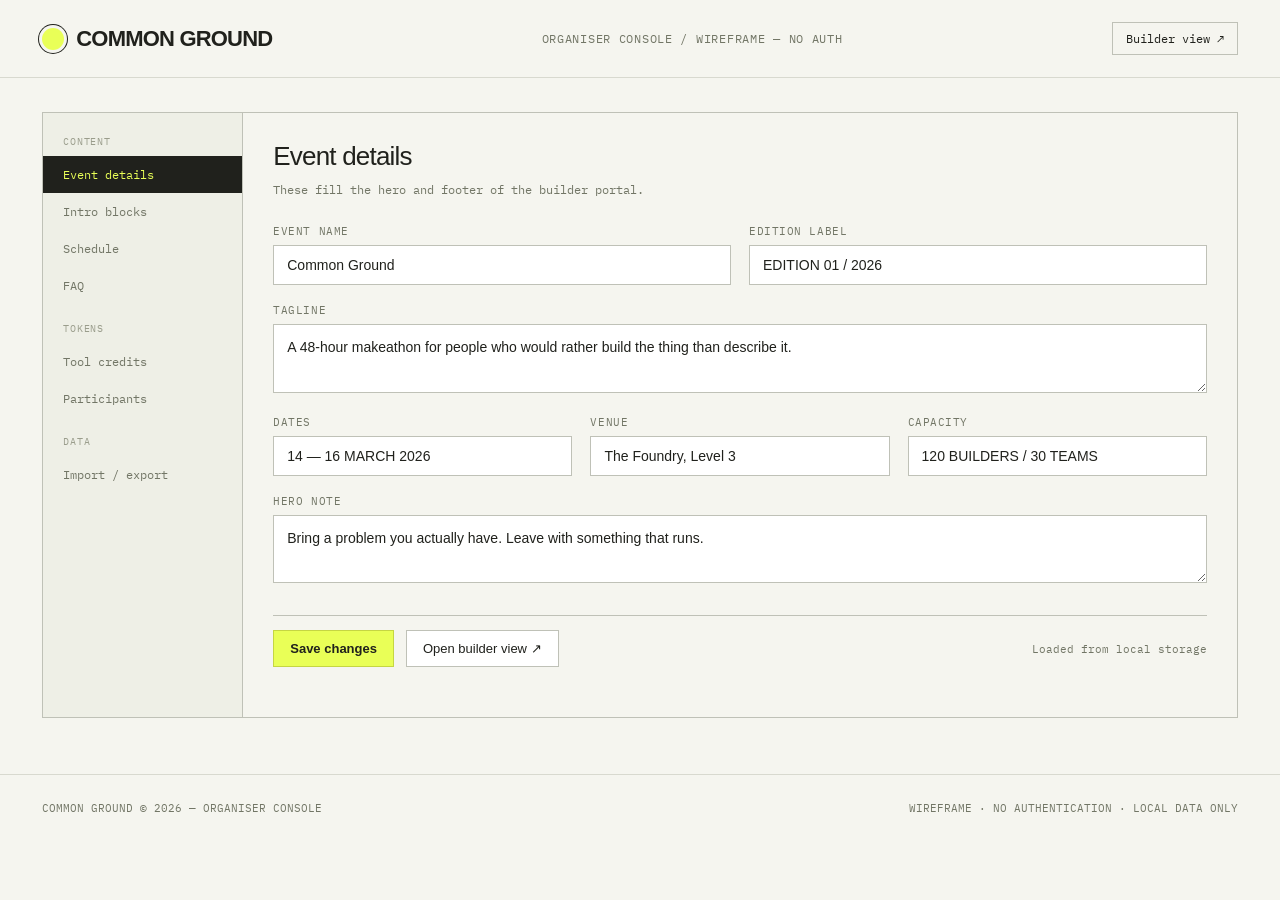
==== admin.html @ 04ef0b45 "update files" ====
<!doctype html>
<html lang="en">
<head>
<meta charset="UTF-8">
<meta name="viewport" content="width=device-width, initial-scale=1.0">
<meta name="theme-color" content="#10120e">
<title>Common Ground — Organiser Console</title>
<meta name="robots" content="noindex">
<link rel="icon" href="./assets/favicon.svg">
<link rel="preconnect" href="https://fonts.googleapis.com">
<link rel="preconnect" href="https://fonts.gstatic.com" crossorigin>
<link rel="stylesheet" href="https://fonts.googleapis.com/css2?family=Google+Sans:ital,wght@0,400;0,500;0,700;1,400&family=IBM+Plex+Mono:wght@400;500;600&display=swap">
<link rel="stylesheet" href="./assets/portal.css">
</head>
<body>

<header class="topbar">
  <a class="brand" href="./admin.html"><span class="brand-mark" style="background:#e9ff57"></span>COMMON GROUND</a>
  <span class="top-caption">ORGANISER CONSOLE / WIREFRAME — NO AUTH</span>
  <a class="top-link" href="./index.html">Builder view <span>↗</span></a>
</header>

<main>
  <div class="admin-layout">

    <nav class="admin-nav" aria-label="Console sections">
      <div class="nav-label">CONTENT</div>
      <button data-panel="event" class="active">Event details</button>
      <button data-panel="intro">Intro blocks</button>
      <button data-panel="schedule">Schedule</button>
      <button data-panel="faq">FAQ</button>
      <div class="nav-label">TOKENS</div>
      <button data-panel="perks">Tool credits</button>
      <button data-panel="people">Participants</button>
      <div class="nav-label">DATA</div>
      <button data-panel="data">Import / export</button>
    </nav>

    <div class="admin-panel">

      <!-- EVENT -->
      <section class="panel active" id="panel-event">
        <h2>Event details</h2>
        <p class="helper">These fill the hero and footer of the builder portal.</p>
        <div class="field-row">
          <label class="field"><span>EVENT NAME</span><input id="f-name"></label>
          <label class="field"><span>EDITION LABEL</span><input id="f-edition"></label>
        </div>
        <label class="field"><span>TAGLINE</span><textarea id="f-tagline" style="min-height:64px"></textarea></label>
        <div class="field-row">
          <label class="field"><span>DATES</span><input id="f-dates"></label>
          <label class="field"><span>VENUE</span><input id="f-venue"></label>
          <label class="field"><span>CAPACITY</span><input id="f-capacity"></label>
        </div>
        <label class="field"><span>HERO NOTE</span><textarea id="f-heroNote" style="min-height:64px"></textarea></label>
      </section>

      <!-- INTRO -->
      <section class="panel" id="panel-intro">
        <h2>Intro blocks</h2>
        <p class="helper">The "short version" cards. Explain the event, the token and the expectations.</p>
        <div class="toolbar"><button class="btn" id="add-intro">+ Add block</button></div>
        <div class="card-stack" id="intro-list"></div>
      </section>

      <!-- SCHEDULE -->
      <section class="panel" id="panel-schedule">
        <h2>Schedule</h2>
        <p class="helper">Rows render in the order listed here.</p>
        <div class="toolbar"><button class="btn" id="add-sched">+ Add row</button></div>
        <div class="card-stack" id="sched-list"></div>
      </section>

      <!-- FAQ -->
      <section class="panel" id="panel-faq">
        <h2>FAQ</h2>
        <p class="helper">Answer the questions the front desk gets twenty times a weekend.</p>
        <div class="toolbar"><button class="btn" id="add-faq">+ Add question</button></div>
        <div class="card-stack" id="faq-list"></div>
      </section>

      <!-- PERKS -->
      <section class="panel" id="panel-perks">
        <h2>Tool credits</h2>
        <p class="helper">Each credit becomes a card on a confirmed builder's token page. The <b>id</b> links a credit to
          the per-person codes in Participants — change it and existing codes will not match.</p>
        <div class="toolbar"><button class="btn" id="add-perk">+ Add credit</button></div>
        <div class="card-stack" id="perk-list"></div>
      </section>

      <!-- PEOPLE -->
      <section class="panel" id="panel-people">
        <h2>Participants</h2>
        <p class="helper">The roster the builder portal matches an email against.</p>
        <div class="toolbar">
          <input type="search" id="people-search" placeholder="Search name, email or team…" aria-label="Search participants">
          <select id="people-filter" class="btn" style="padding:10px 12px" aria-label="Filter by status">
            <option value="">All statuses</option>
            <option value="confirmed">Confirmed</option>
            <option value="waitlist">Waitlist</option>
            <option value="cancelled">Cancelled</option>
          </select>
          <button class="btn btn-primary" id="add-person">+ Add participant</button>
        </div>
        <div class="table-wrap">
          <table>
            <thead><tr>
              <th>NAME</th><th>EMAIL</th><th>TEAM</th><th>TICKET</th><th>STATUS</th>
              <th class="mono">TOKEN</th><th>CODES</th><th></th>
            </tr></thead>
            <tbody id="people-body"></tbody>
          </table>
        </div>
        <p class="helper" id="people-count">—</p>
      </section>

      <!-- DATA -->
      <section class="panel" id="panel-data">
        <h2>Import / export</h2>
        <p class="helper">This wireframe stores everything in your browser's localStorage. Export the JSON to hand the
          shape to whoever wires up the real backend — the keys map straight onto a participants table and an event record.</p>
        <div class="toolbar">
          <button class="btn btn-dark" id="export-json">Download JSON</button>
          <button class="btn" id="copy-json">Copy JSON</button>
          <button class="btn" id="import-json">Import JSON…</button>
          <button class="btn btn-danger" id="reset-data">Reset to sample data</button>
        </div>
        <label class="field"><span>CURRENT STATE</span>
          <textarea id="json-view" class="code-input" style="min-height:340px" spellcheck="false"></textarea>
        </label>
        <p class="wire-note">Editing this box and pressing Save writes it back, if it parses as valid JSON.</p>
      </section>

      <div class="save-bar">
        <button class="btn btn-primary" id="save">Save changes</button>
        <button class="btn" id="preview">Open builder view ↗</button>
        <span class="save-state" id="save-state">Loaded from local storage</span>
      </div>

    </div>
  </div>
</main>

<footer>
  <span>COMMON GROUND © 2026 — ORGANISER CONSOLE</span>
  <span>WIREFRAME · NO AUTHENTICATION · LOCAL DATA ONLY</span>
</footer>

<!-- Participant editor -->
<dialog id="person-dialog">
  <form method="dialog">
    <div class="dialog-head">
      <h3 id="person-dialog-title">Edit participant</h3>
      <button class="close-x" value="cancel" aria-label="Close">×</button>
    </div>
    <div class="dialog-body">
      <div class="field-row">
        <label class="field"><span>FULL NAME</span><input id="d-name"></label>
        <label class="field"><span>EMAIL (LOOKUP KEY)</span><input id="d-email" type="email" autocomplete="off"></label>
      </div>
      <div class="field-row">
        <label class="field"><span>TEAM</span><input id="d-team"></label>
        <label class="field"><span>TICKET</span>
          <select id="d-ticket"><option>BUILDER</option><option>MENTOR</option><option>ORGANISER</option><option>VOLUNTEER</option></select>
        </label>
        <label class="field"><span>STATUS</span>
          <select id="d-status"><option value="confirmed">confirmed</option><option value="waitlist">waitlist</option><option value="cancelled">cancelled</option></select>
        </label>
      </div>
      <label class="field"><span>COMMON GROUND TOKEN</span>
        <input id="d-token" class="code-input" placeholder="CG-XXXX-XXXX">
      </label>
      <button type="button" class="btn btn-sm" id="d-gen-token" style="margin-bottom:22px">Generate token + codes</button>
      <div id="d-codes"></div>
    </div>
    <div class="dialog-foot">
      <button class="btn" value="cancel">Cancel</button>
      <button class="btn btn-primary" value="save" id="d-save">Save participant</button>
    </div>
  </form>
</dialog>

<div id="toast" class="toast" role="status"></div>

<script src="./assets/data.js"></script>
<script src="./assets/admin.js"></script>
</body>
</html>
---- assets/portal.css ----
/* Fonts load via <link> in each page head — see index.html / admin.html. */

:root{
  --paper:#f5f5ef; --ink:#20211c; --deep:#10120e;
  --line:#d8d9cf; --line-hard:#bfc1b7;
  --acid:#e9ff57; --hot:#fa1f93; --muted:#727666;
  --mono:'IBM Plex Mono',monospace; --display:'Google Sans',sans-serif;
  font-family:'Google Sans',sans-serif; color:var(--ink); background:var(--paper);
  font-synthesis:none;
}
*{box-sizing:border-box}
body{margin:0}
button,input,textarea,select,a{-webkit-tap-highlight-color:transparent}
button{font:inherit;cursor:pointer;color:inherit;border:0;background:none}
a{color:inherit;text-decoration:none}
button:focus-visible,a:focus-visible,input:focus-visible,textarea:focus-visible,select:focus-visible{outline:2px solid #727b19;outline-offset:3px}
h1,h2,h3{font-family:var(--display);font-weight:500;margin:0}
.mono{font-family:var(--mono)}

/* ---------- chrome ---------- */
.topbar{height:78px;border-bottom:1px solid var(--line);display:flex;align-items:center;justify-content:space-between;padding:0 3.3%;gap:16px}
.brand{display:flex;align-items:center;gap:12px;font-family:var(--display);font-size:22px;font-weight:700;letter-spacing:-.8px;white-space:nowrap}
.brand-mark{width:22px;height:22px;border-radius:50%;background:var(--hot);flex-shrink:0;box-shadow:0 0 0 3px var(--paper),0 0 0 4px var(--ink)}
.top-caption{font-family:var(--mono);font-size:12px;letter-spacing:.06em;color:var(--muted)}
.top-link{font-family:var(--mono);font-size:12px;border:1px solid var(--line-hard);padding:8px 13px;white-space:nowrap}
.top-link:hover{background:#ededE5}
main{padding:0 3.3%;max-width:1680px;margin:0 auto}
footer{display:flex;align-items:center;justify-content:space-between;gap:14px;flex-wrap:wrap;
  padding:26px 3.3%;margin-top:56px;border-top:1px solid var(--line);font-family:var(--mono);font-size:11px;color:var(--muted)}

.eyebrow{font-family:var(--mono);font-size:12px;letter-spacing:.09em;color:var(--muted);text-transform:uppercase}
.helper{font-family:var(--mono);font-size:12px;line-height:1.65;color:var(--muted);margin:8px 0 0}
.wire-note{font-family:var(--mono);font-size:11px;color:#8a8e7d;border-left:2px solid var(--acid);padding-left:10px;margin:12px 0 0}

/* ---------- hero ---------- */
.hero{display:grid;grid-template-columns:minmax(0,1.35fr) minmax(0,1fr);gap:48px;align-items:end;padding:54px 0 34px;border-bottom:1px solid var(--line)}
.hero h1{font-size:clamp(44px,6.2vw,92px);letter-spacing:-2.5px;line-height:.98;margin:14px 0 0}
.hero h1 em{font-family:Georgia,serif;font-weight:400;font-style:italic;letter-spacing:-2px}
.hero p{font-size:17px;line-height:1.65;color:#5a5c51;margin:22px 0 0;max-width:46ch}
.hero-meta{font-family:var(--mono);font-size:12px;line-height:2;border:1px solid var(--line-hard);padding:20px 22px;background:#fff}
.hero-meta dl{margin:0;display:grid;grid-template-columns:auto 1fr;gap:4px 18px}
.hero-meta dt{color:var(--muted)}
.hero-meta dd{margin:0;text-align:right;font-weight:500}
.hero-note{margin-top:16px;padding-top:14px;border-top:1px dashed var(--line-hard);color:var(--ink);font-size:12px;line-height:1.6}

/* ---------- generic blocks ---------- */
.section{padding:46px 0;border-bottom:1px solid var(--line)}
.section-head{display:flex;align-items:baseline;justify-content:space-between;gap:20px;flex-wrap:wrap;margin-bottom:26px}
.section-head h2{font-size:clamp(24px,2.4vw,34px);letter-spacing:-1px}
.intro-grid{display:grid;grid-template-columns:repeat(auto-fit,minmax(260px,1fr));gap:1px;background:var(--line-hard);border:1px solid var(--line-hard)}
.intro-card{background:var(--paper);padding:26px 24px 30px}
.intro-card h3{font-size:18px;letter-spacing:-.6px;margin-bottom:10px}
.intro-card p{font-size:14.5px;line-height:1.7;color:#5a5c51;margin:0}
.intro-card .idx{font-family:var(--mono);font-size:11px;color:var(--muted);display:block;margin-bottom:14px}

.schedule{border-top:1px solid var(--line)}
.sched-row{display:grid;grid-template-columns:120px minmax(0,1fr) minmax(0,1.4fr);gap:20px;padding:15px 4px;border-bottom:1px solid var(--line);align-items:baseline}
.sched-row time{font-family:var(--mono);font-size:12px;color:var(--hot);letter-spacing:.04em}
.sched-row strong{font-weight:500;font-size:15px}
.sched-row span{font-size:13.5px;color:#6b6d61;line-height:1.6}

/* ---------- token gate ---------- */
.gate{background:var(--deep);color:#eef0e2;border:1px solid var(--deep);padding:44px 6% 48px;margin:46px 0}
.gate-inner{max-width:680px}
.gate .eyebrow{color:var(--acid)}
.gate h2{font-size:clamp(28px,3.4vw,44px);letter-spacing:-1.4px;color:#f4f6ea;margin:12px 0 0}
.gate p{font-size:15px;line-height:1.7;color:#a3a798;margin:16px 0 0;max-width:52ch}
.gate-form{display:flex;gap:10px;margin-top:28px;flex-wrap:wrap}
.gate-form input{flex:1 1 300px;min-width:0;background:#191c15;border:1px solid #3a3f30;color:#f2f4e8;
  font:15px var(--mono);padding:15px 16px}
.gate-form input::placeholder{color:#6d7263}
.gate-form input:focus{border-color:var(--acid);outline:none}
.gate-form button{background:var(--acid);color:#20241a;font-weight:700;font-size:15px;padding:15px 26px;
  display:flex;align-items:center;gap:12px;border:1px solid #c5d643}
.gate-form button:hover{background:#dcf63d}
.gate-hint{font-family:var(--mono);font-size:11px;color:#8b9080;margin-top:14px}
.gate-error{font-family:var(--mono);font-size:12.5px;color:#ffd0e8;border:1px solid var(--hot);background:#3a0f27;
  padding:12px 15px;margin-top:18px;display:none}
.gate-error.visible{display:block}

/* ---------- token result ---------- */
.result{display:none;margin:46px 0}
.result.visible{display:block}
.token-card{background:var(--deep);color:#eef0e2;padding:34px 6% 36px;position:relative;overflow:hidden}
.token-card:after{content:'';position:absolute;right:-60px;top:-60px;width:220px;height:220px;border-radius:50%;
  border:1px solid #2e3327;pointer-events:none}
.token-top{display:flex;justify-content:space-between;gap:24px;flex-wrap:wrap;align-items:flex-start}
.token-who h2{font-size:clamp(26px,3vw,38px);letter-spacing:-1.1px;color:#f4f6ea}
.token-who .eyebrow{color:var(--acid)}
.token-who p{font-family:var(--mono);font-size:12px;color:#9ba08d;margin:10px 0 0}
.badge{font-family:var(--mono);font-size:11px;letter-spacing:.06em;border:1px solid currentColor;padding:5px 9px;display:inline-block}
.badge.ok{color:var(--acid)}
.badge.warn{color:#ffb454}
.token-block{margin-top:30px;border:1px dashed #414736;padding:22px 24px;display:flex;gap:22px;
  align-items:center;justify-content:space-between;flex-wrap:wrap}
.token-block .label{font-family:var(--mono);font-size:11px;color:#8b9080;letter-spacing:.08em}
.token-value{font-family:var(--mono);font-size:clamp(24px,3.4vw,38px);letter-spacing:.06em;color:var(--acid);margin-top:8px;word-break:break-all}
.copy-btn{font-family:var(--mono);font-size:12px;border:1px solid #5a6049;color:#e6e9da;padding:11px 16px;background:#1b1f17}
.copy-btn:hover{border-color:var(--acid);color:var(--acid)}
.copy-btn.done{border-color:var(--acid);color:var(--acid)}

.perks{display:grid;grid-template-columns:repeat(auto-fit,minmax(290px,1fr));gap:1px;background:var(--line-hard);
  border:1px solid var(--line-hard);border-top:0}
.perk{background:var(--paper);padding:26px 24px 28px;display:flex;flex-direction:column}
.perk-head{display:flex;justify-content:space-between;align-items:baseline;gap:12px}
.perk-head h3{font-size:22px;letter-spacing:-.7px}
.perk-kind{font-family:var(--mono);font-size:10px;color:var(--muted);letter-spacing:.06em;margin-top:6px}
.perk-value{font-family:var(--mono);font-size:11px;border:1px solid var(--ink);padding:4px 8px;white-space:nowrap}
.perk p{font-size:14px;line-height:1.7;color:#5a5c51;margin:16px 0 0}
.perk-code{margin-top:20px;border:1px solid var(--line-hard);background:#fff;padding:14px 15px;
  display:flex;align-items:center;justify-content:space-between;gap:12px}
.perk-code code{font-family:var(--mono);font-size:14px;letter-spacing:.06em;word-break:break-all}
.perk-code .copy-btn{background:var(--paper);border-color:var(--line-hard);color:var(--ink);padding:8px 12px;font-size:11px}
.perk-code .copy-btn:hover{border-color:var(--ink)}
.perk-steps{font-family:var(--mono);font-size:11px;color:var(--muted);line-height:1.9;margin:14px 0 0;padding-left:16px}
.perk-foot{margin-top:auto;padding-top:20px;display:flex;align-items:center;justify-content:space-between;gap:12px}
.perk-window{font-family:var(--mono);font-size:10px;color:var(--muted)}
.redeem{background:var(--ink);color:var(--paper);font-size:13px;font-weight:500;padding:11px 16px;display:inline-flex;gap:10px;align-items:center}
.redeem:hover{background:var(--hot)}
.perk.claimed .perk-code{background:#eceee3;border-style:dashed}
.claim-tag{font-family:var(--mono);font-size:10px;color:#4b7a2a}

.faq{display:grid;grid-template-columns:repeat(auto-fit,minmax(300px,1fr));gap:26px 44px}
.faq div{border-top:1px solid var(--line);padding-top:16px}
.faq h3{font-size:15px;letter-spacing:-.3px;margin-bottom:8px}
.faq p{font-size:14px;line-height:1.7;color:#5a5c51;margin:0}

/* ---------- admin ---------- */
.admin-layout{display:grid;grid-template-columns:200px minmax(0,1fr);gap:0;border:1px solid var(--line-hard);margin:34px 0 0}
.admin-nav{border-right:1px solid var(--line-hard);padding:22px 0;background:#eeefe6}
.admin-nav button{display:block;width:100%;text-align:left;padding:11px 20px;font-family:var(--mono);font-size:12px;color:var(--muted)}
.admin-nav button:hover{background:#e4e6da;color:var(--ink)}
.admin-nav button.active{background:var(--ink);color:var(--acid)}
.admin-nav .nav-label{font-family:var(--mono);font-size:10px;color:#9a9d8c;padding:0 20px;margin:18px 0 8px;letter-spacing:.08em}
.admin-nav .nav-label:first-child{margin-top:0}
.admin-panel{padding:28px 30px 36px;min-width:0}
.panel{display:none}
.panel.active{display:block}
.panel > h2{font-size:26px;letter-spacing:-.8px}
.panel > .helper{margin-bottom:24px}

.field{display:block;margin-bottom:18px}
.field span{display:block;font-family:var(--mono);font-size:11px;color:var(--muted);letter-spacing:.05em;margin-bottom:7px}
.field input,.field textarea,.field select{width:100%;font:14px 'Google Sans',sans-serif;background:#fff;
  border:1px solid var(--line-hard);padding:11px 13px;color:var(--ink)}
.field textarea{min-height:92px;resize:vertical;line-height:1.6}
.field input:focus,.field textarea:focus,.field select:focus{border-color:var(--ink);outline:none}
.field-row{display:grid;grid-template-columns:repeat(auto-fit,minmax(200px,1fr));gap:0 18px}
.code-input{font-family:var(--mono);font-size:13px;letter-spacing:.04em}

.card-stack{display:flex;flex-direction:column;gap:14px}
.edit-card{border:1px solid var(--line-hard);background:#fbfbf6;padding:20px 20px 6px}
.edit-card-head{display:flex;align-items:center;justify-content:space-between;gap:12px;margin-bottom:16px}
.edit-card-head h3{font-size:16px;letter-spacing:-.4px}
.edit-card-head .tag{font-family:var(--mono);font-size:10px;color:var(--muted)}

.toolbar{display:flex;gap:10px;flex-wrap:wrap;align-items:center;margin-bottom:22px;padding-bottom:18px;border-bottom:1px solid var(--line)}
.toolbar input[type=search]{flex:1 1 220px;min-width:0;font:13px var(--mono);border:1px solid var(--line-hard);background:#fff;padding:10px 12px}
.btn{font-size:13px;font-weight:500;padding:10px 16px;border:1px solid var(--line-hard);background:#fff}
.btn:hover{border-color:var(--ink)}
.btn-primary{background:var(--acid);border-color:#c5d643;font-weight:700}
.btn-primary:hover{background:#dcf63d}
.btn-dark{background:var(--ink);color:var(--paper);border-color:var(--ink)}
.btn-dark:hover{background:var(--hot);border-color:var(--hot)}
.btn-danger{color:#a4203f;border-color:#e0bcc6}
.btn-danger:hover{background:#fbeaef;border-color:#a4203f}
.btn-sm{font-size:11px;font-family:var(--mono);padding:7px 11px}

.table-wrap{overflow-x:auto;border:1px solid var(--line-hard)}
table{border-collapse:collapse;width:100%;min-width:860px;background:#fff}
th{font-family:var(--mono);font-size:10px;letter-spacing:.06em;color:var(--muted);text-align:left;
  padding:11px 13px;border-bottom:1px solid var(--line-hard);background:#eeefe6;white-space:nowrap}
td{padding:11px 13px;border-bottom:1px solid var(--line);font-size:13px;vertical-align:middle}
tr:last-child td{border-bottom:0}
td.mono,th.mono{font-family:var(--mono);font-size:12px}
.pill{font-family:var(--mono);font-size:10px;padding:3px 8px;border:1px solid var(--line-hard);white-space:nowrap}
.pill.confirmed{border-color:#7e9a3f;color:#4b6a1c;background:#f2f7df}
.pill.waitlist{border-color:#d3a03c;color:#8a5f12;background:#fbf3e2}
.pill.cancelled{border-color:#c98a9c;color:#932744;background:#fbecf1}
.row-actions{display:flex;gap:6px;justify-content:flex-end}
.empty{padding:34px 16px;text-align:center;font-family:var(--mono);font-size:12px;color:var(--muted)}

.save-bar{position:sticky;bottom:0;background:var(--paper);border-top:1px solid var(--line-hard);
  padding:14px 0;margin-top:28px;display:flex;gap:12px;align-items:center;flex-wrap:wrap}
.save-state{font-family:var(--mono);font-size:11px;color:var(--muted);margin-left:auto}

dialog{background:var(--paper);max-width:620px;width:92%;border:1px solid var(--line-hard);padding:0;color:var(--ink)}
dialog::backdrop{background:#10120ec9;backdrop-filter:blur(3px)}
.dialog-head{display:flex;align-items:center;justify-content:space-between;padding:20px 24px;border-bottom:1px solid var(--line)}
.dialog-head h3{font-size:19px;letter-spacing:-.6px}
.dialog-body{padding:24px;max-height:64vh;overflow-y:auto}
.dialog-foot{display:flex;gap:10px;justify-content:flex-end;padding:16px 24px;border-top:1px solid var(--line);background:#eeefe6}
.close-x{font-size:24px;line-height:1;color:var(--muted)}

.toast{position:fixed;bottom:26px;left:50%;transform:translate(-50%,18px);background:#25291d;color:#f5f5ef;
  padding:13px 22px;border:1px solid #b4c441;font:12px var(--mono);opacity:0;pointer-events:none;
  transition:.2s;z-index:50;max-width:90vw;text-align:center}
.toast.visible{opacity:1;transform:translate(-50%,0)}

/* ---------- responsive ---------- */
@media(max-width:980px){
  .hero{grid-template-columns:1fr;gap:28px;align-items:start}
  .sched-row{grid-template-columns:96px 1fr;gap:8px 16px}
  .sched-row span{grid-column:2}
  .admin-layout{grid-template-columns:1fr}
  .admin-nav{border-right:0;border-bottom:1px solid var(--line-hard);display:flex;flex-wrap:wrap;gap:4px;padding:12px}
  .admin-nav button{width:auto;padding:9px 13px;border:1px solid var(--line-hard);background:#fff}
  .admin-nav .nav-label{display:none}
}
@media(max-width:700px){
  .topbar{height:64px;padding:0 18px;gap:10px}
  .brand{font-size:16px;gap:9px}
  .brand-mark{width:18px;height:18px}
  .top-link{font-size:11px;padding:7px 10px}
  .top-caption{display:none}
  main{padding:0 18px}
  footer{padding:22px 18px;font-size:10px}
  .hero{padding:34px 0 26px}
  .gate,.token-card{padding-left:22px;padding-right:22px}
  .admin-panel{padding:20px 18px 28px}
  .gate-form button{flex:1 1 100%;justify-content:center}
}
@media(prefers-reduced-motion:reduce){*{transition:none!important}}
@media print{.topbar,.gate,footer,.top-link{display:none}}
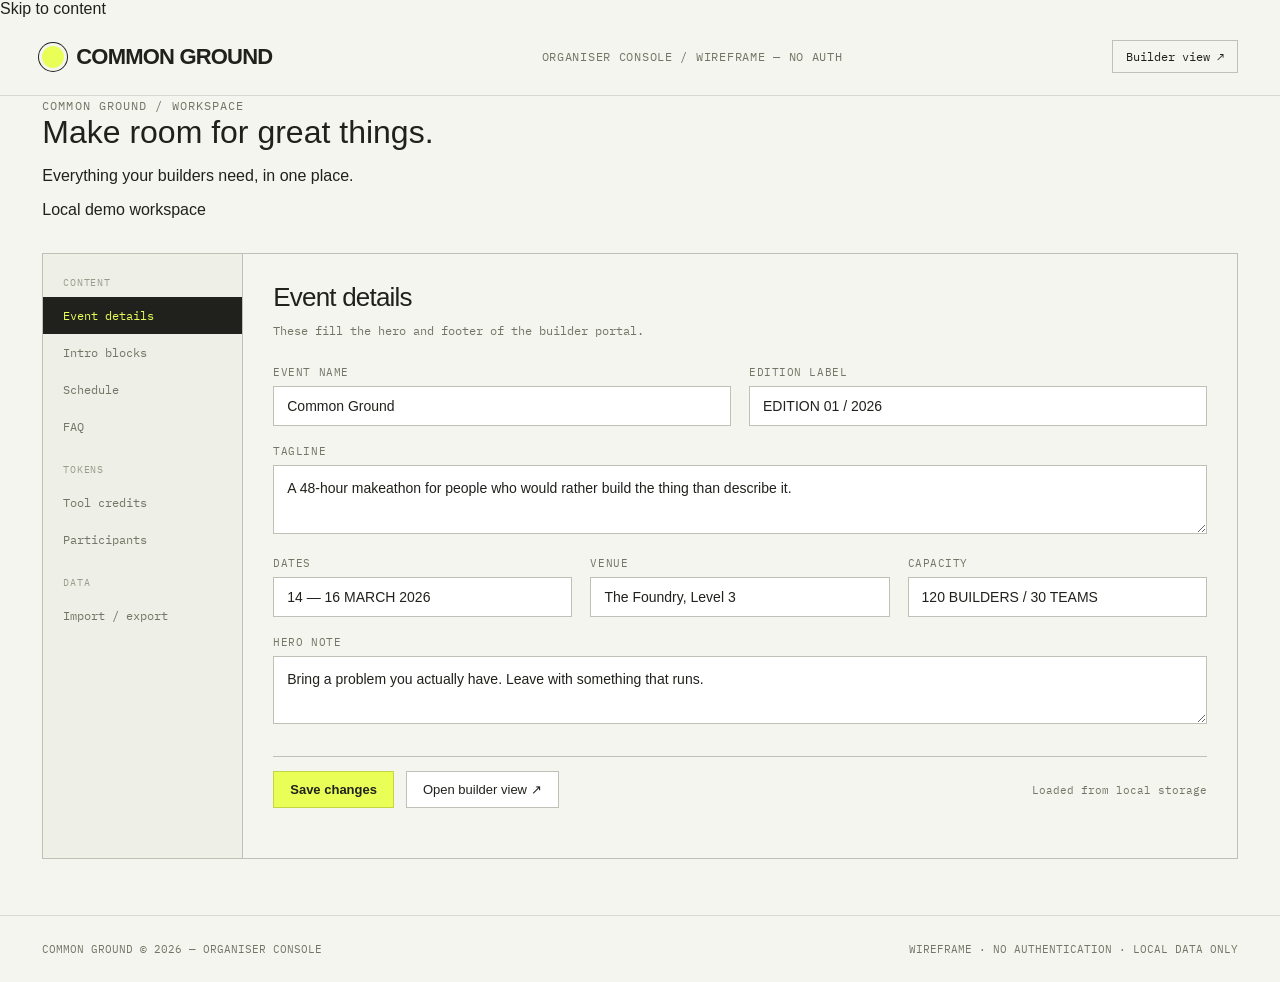
==== commit 780955b0: "Improve builder and organiser page layout Add section navigation, token shortcuts, event overview an" ====
--- a/admin.html
+++ b/admin.html
@@ -12,7 +12,8 @@
 <link rel="stylesheet" href="https://fonts.googleapis.com/css2?family=Google+Sans:ital,wght@0,400;0,500;0,700;1,400&family=IBM+Plex+Mono:wght@400;500;600&display=swap">
 <link rel="stylesheet" href="./assets/portal.css">
 </head>
-<body>
+<body class="admin-page">
+<a class="skip-link" href="#main-content">Skip to content</a>
 
 <header class="topbar">
   <a class="brand" href="./admin.html"><span class="brand-mark" style="background:#e9ff57"></span>COMMON GROUND</a>
@@ -20,7 +21,8 @@
   <a class="top-link" href="./index.html">Builder view <span>↗</span></a>
 </header>
 
-<main>
+<main id="main-content">
+  <div class="console-heading"><div><span class="eyebrow">COMMON GROUND / WORKSPACE</span><h1>Make room for great things.</h1><p>Everything your builders need, in one place.</p></div><span class="console-status"><span></span> Local demo workspace</span></div>
   <div class="admin-layout">
 
     <nav class="admin-nav" aria-label="Console sections">
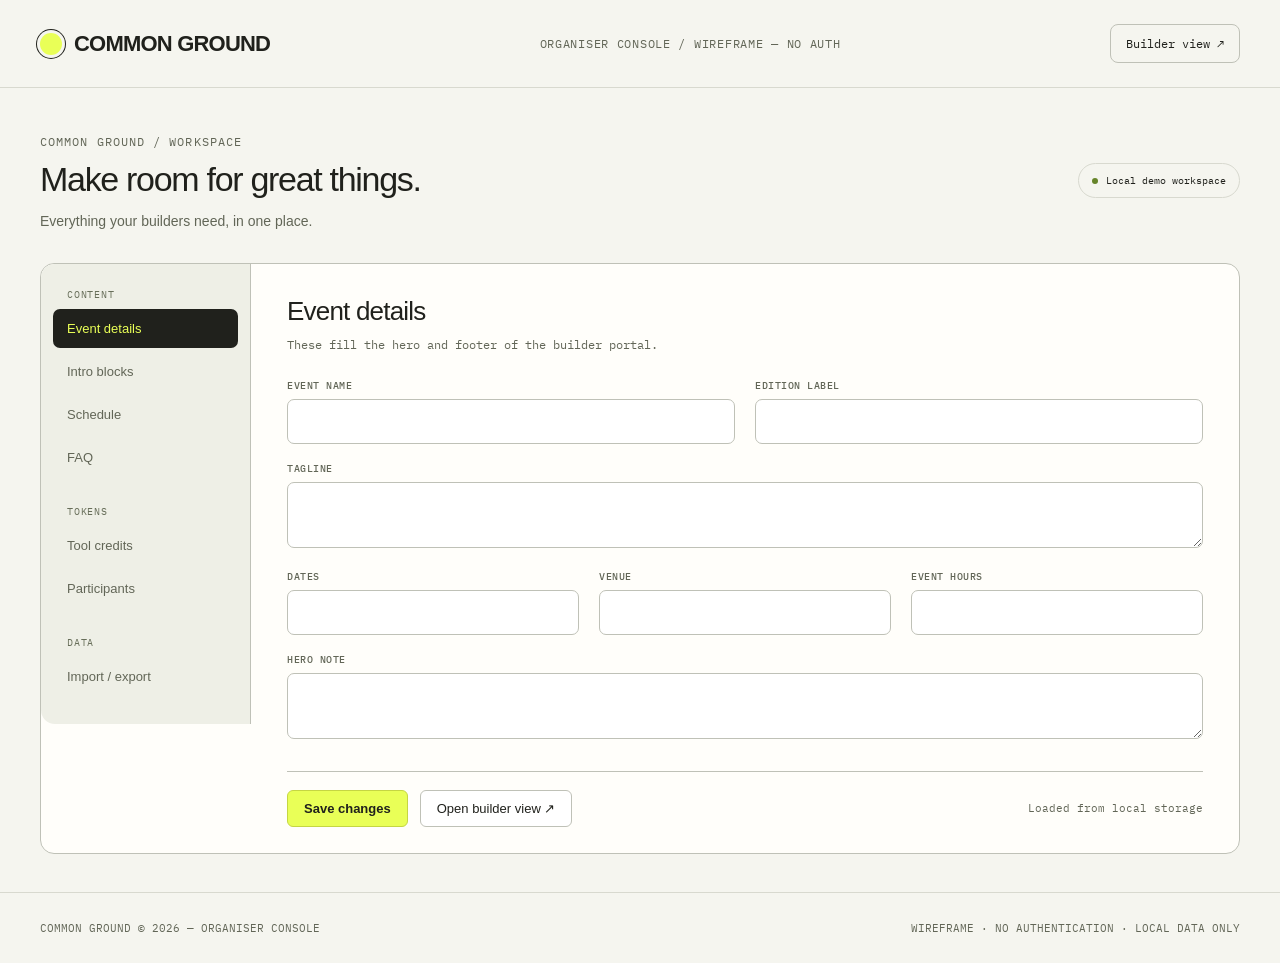
==== commit ebdee6e7: "Update event to Sunday 11 October at SQ Collective" ====
--- a/admin.html
+++ b/admin.html
@@ -52,7 +52,7 @@
         <div class="field-row">
           <label class="field"><span>DATES</span><input id="f-dates"></label>
           <label class="field"><span>VENUE</span><input id="f-venue"></label>
-          <label class="field"><span>CAPACITY</span><input id="f-capacity"></label>
+          <label class="field"><span>EVENT HOURS</span><input id="f-hours"></label>
         </div>
         <label class="field"><span>HERO NOTE</span><textarea id="f-heroNote" style="min-height:64px"></textarea></label>
       </section>
@@ -76,7 +76,7 @@
       <!-- FAQ -->
       <section class="panel" id="panel-faq">
         <h2>FAQ</h2>
-        <p class="helper">Answer the questions the front desk gets twenty times a weekend.</p>
+        <p class="helper">Answer the questions the front desk gets throughout the day.</p>
         <div class="toolbar"><button class="btn" id="add-faq">+ Add question</button></div>
         <div class="card-stack" id="faq-list"></div>
       </section>
--- a/assets/portal.css
+++ b/assets/portal.css
@@ -222,3 +222,117 @@
 }
 @media(prefers-reduced-motion:reduce){*{transition:none!important}}
 @media print{.topbar,.gate,footer,.top-link{display:none}}
+
+/* Workspace layout: generous public canvas, focused personal and editing surfaces. */
+html{scroll-behavior:smooth;scroll-padding-top:28px}
+:root{--muted:#626657}
+main{max-width:1280px;padding:0 40px}
+.topbar{padding:0 max(40px,calc((100vw - 1200px)/2));height:88px;background:var(--paper)}
+.top-link{border-radius:8px;padding:11px 15px}
+.skip-link{position:fixed;left:16px;top:-80px;z-index:100;background:var(--acid);padding:14px;border:1px solid var(--ink)}
+.skip-link:focus{top:16px}
+.portal-nav{display:flex;align-items:center;gap:30px;border-bottom:1px solid var(--line);padding:20px 0;font-size:13px}
+.portal-nav a{padding:4px 0}
+.portal-nav a:hover{color:#b20f63}
+.portal-nav a[href="#gate"]{font-weight:700}
+.portal-nav a span{color:var(--hot);margin-left:5px}
+.nav-note{margin-left:auto;font-size:12px;color:var(--muted)}
+.hero{grid-template-columns:minmax(0,1.4fr) minmax(0,1fr);gap:64px;padding:66px 0 60px;align-items:center}
+.hero h1{font-size:clamp(48px,6.2vw,80px);letter-spacing:-4px;line-height:1.02;margin-top:20px}
+.hero h1 em{color:#bd176c}
+.hero p{font-size:16px;max-width:43ch}
+.hero-actions{display:flex;gap:22px;align-items:center;flex-wrap:wrap;margin-top:28px}
+.primary-link{background:var(--ink);color:var(--paper);padding:15px 19px;border-radius:8px;font-size:13px;font-weight:700;display:inline-flex;gap:22px;align-items:center}
+.primary-link:hover{background:#383d2c}
+.primary-link span{color:var(--acid);font-size:18px}
+.text-link{font-size:13px;border-bottom:1px solid var(--line-hard);padding:8px 0}
+.hero-meta{background:#eeefe3;border:1px solid #d8dbcb;border-radius:16px;padding:26px;position:relative;overflow:hidden}
+.event-card-label{display:flex;align-items:center;justify-content:space-between;font-size:10px;letter-spacing:.08em;padding-bottom:24px;margin-bottom:20px;border-bottom:1px solid #cdd0bd}
+.event-card-label span{font:48px var(--display);line-height:1;color:var(--hot)}
+.hero-meta dl{gap:13px 16px;font-size:11px}
+.hero-meta dd{overflow-wrap:anywhere}
+.hero .hero-note{font-family:var(--display);font-size:14px;line-height:1.6;margin-top:24px;padding-top:20px;color:#555c45}
+.section{padding:42px 0}
+.section-head{margin-bottom:24px}
+.section-head h2{font-size:28px}
+.section-head .eyebrow{font-size:10px}
+.intro-grid{gap:16px;border:0;background:none;grid-template-columns:repeat(3,minmax(0,1fr))}
+.intro-card{background:#fffefa;border:1px solid var(--line);padding:24px;border-radius:12px}
+.intro-card .idx{display:inline-flex;align-items:center;justify-content:center;width:30px;height:30px;border:1px solid var(--line);border-radius:50%;margin-bottom:22px;color:var(--ink)}
+.intro-card h3{font-size:19px}
+.intro-card p{font-size:14px}
+.gate{border-radius:16px;display:grid;grid-template-columns:minmax(0,.65fr) minmax(0,1.35fr);gap:44px;padding:40px;margin:42px 0}
+.gate-aside{display:flex;flex-direction:column;align-items:flex-start;justify-content:space-between;border-right:1px solid #363a2c;padding-right:30px;font:11px/1.8 var(--mono);letter-spacing:.07em;color:#d9deca}
+.gate-symbol{font:100px/1 var(--display);color:var(--acid);margin-bottom:24px}
+.tool-labels{display:flex;flex-wrap:wrap;gap:6px;margin-top:22px;letter-spacing:0}
+.tool-labels span{border:1px solid #49503c;border-radius:5px;padding:4px 9px}
+.gate h2{font-size:36px}
+.gate p{font-size:14px;color:#bcc2ae}
+.gate-form{gap:10px;margin-top:24px;display:grid;grid-template-columns:minmax(0,1fr) auto}
+.gate-form label{grid-column:1/-1;font-size:12px;color:#e2e6d6;margin-bottom:2px}
+.gate-form input{width:100%;border-radius:7px;font-size:13px;padding:14px}
+.gate-form input::placeholder{color:#a3aa96}
+.gate-form button{border-radius:7px;font-size:13px;padding:14px 18px}
+.gate .gate-hint{font-size:10px;line-height:1.8;color:#aab39b}
+.gate .gate-error{color:#ffd0e8}
+.result{scroll-margin-top:24px}
+.token-card{border-radius:16px 16px 0 0;padding:32px}
+.perks{border-radius:0 0 16px 16px;overflow:hidden;grid-template-columns:repeat(auto-fit,minmax(min(100%,280px),1fr))}
+.perk{background:#fffefa}
+.perk-head{flex-wrap:wrap}
+.perk-code{border-radius:8px;min-width:0}
+.perk-foot{flex-wrap:wrap}
+.copy-btn,.redeem,.btn{border-radius:6px}
+.token-who p{overflow-wrap:anywhere;line-height:1.7}
+.schedule{border:1px solid var(--line);border-radius:12px;overflow:hidden;background:#fffefa}
+.sched-row{padding:22px 24px;grid-template-columns:130px minmax(0,.8fr) minmax(0,1.3fr);gap:24px}
+.sched-row:last-child{border-bottom:0}
+.sched-row time{color:#ad155f;font-size:11px}
+.faq{grid-template-columns:repeat(2,minmax(0,1fr));gap:26px 48px}
+.faq h3{font-size:16px}
+footer{max-width:1280px;margin:38px auto 0;padding:28px 40px}
+.console-heading{display:flex;justify-content:space-between;align-items:center;gap:24px;padding:44px 0 0}
+.console-heading h1{font-size:34px;letter-spacing:-1.3px;margin-top:10px}
+.console-heading p{color:var(--muted);font-size:14px;margin-bottom:0}
+.console-status{font:10px var(--mono);display:flex;align-items:center;gap:8px;white-space:nowrap;border:1px solid var(--line);border-radius:30px;padding:10px 13px}
+.console-status span{height:6px;width:6px;border-radius:50%;background:#668429}
+.admin-layout{border-radius:14px;background:#fffefa;overflow:clip;grid-template-columns:210px minmax(0,1fr)}
+.admin-nav{padding:24px 12px;background:#eeefe6}
+.admin-nav button{border-radius:7px;font-family:var(--display);font-size:13px;padding:12px 14px;margin-bottom:4px}
+.admin-nav button.active{background:var(--ink);color:var(--acid)}
+.admin-nav .nav-label{padding:0 14px;color:#676e59;margin-top:28px}
+.admin-panel{padding:32px 36px 8px}
+.panel>.helper{max-width:70ch}
+.field input,.field textarea,.field select,.toolbar input[type=search]{border-radius:7px;line-height:1.5}
+.field span{font-size:10px;font-weight:500}
+.field-row{gap:0 20px}
+.edit-card{border-radius:10px;background:#f7f8f0}
+.save-bar{background:#fffefa;padding:18px 0;z-index:2}
+.table-wrap,dialog{border-radius:10px}
+button:focus-visible,a:focus-visible,input:focus-visible,textarea:focus-visible,select:focus-visible{outline:3px solid #b51e6a;outline-offset:3px}
+@media(min-width:981px){.admin-nav{position:sticky;top:20px;align-self:start}.admin-layout{overflow:visible}.admin-nav{border-radius:14px 0 0 14px}}
+@media(max-width:980px){
+ .hero{gap:32px;grid-template-columns:minmax(0,1.2fr) minmax(0,1fr)}
+ .hero h1{letter-spacing:-2.5px;font-size:56px}.top-caption{display:none}
+ .gate{grid-template-columns:minmax(0,.5fr) minmax(0,1fr);gap:28px;padding:30px}
+ .gate-form{grid-template-columns:1fr}.gate-form button{justify-content:center}
+ .admin-layout{grid-template-columns:1fr}.admin-nav button{margin:0}.admin-nav{padding:12px}
+ .sched-row{grid-template-columns:110px 1fr}.sched-row span{grid-column:2}
+ .console-heading{align-items:flex-start}.console-status{margin-top:8px}
+}
+@media(max-width:700px){
+ main{padding:0 20px}.topbar{padding:0 20px;height:72px}.brand{font-size:15px}.brand-mark{width:16px;height:16px}.top-link{font-size:10px;padding:9px}
+ .portal-nav{gap:24px;font-size:12px;padding:16px 0}.nav-note{display:none}
+ .hero{grid-template-columns:1fr;padding:38px 0;gap:30px}.hero h1{font-size:clamp(42px,10vw,66px);letter-spacing:-2.5px}.hero p{font-size:15px}
+ .hero-meta{padding:22px}.hero-actions{gap:16px}.primary-link{padding:13px 15px}
+ .intro-grid{grid-template-columns:1fr}.intro-card{padding:22px}.intro-card .idx{margin-bottom:14px}
+ .section{padding:32px 0}.section-head{gap:10px}.section-head h2{font-size:26px}
+ .gate{grid-template-columns:1fr;padding:26px 22px;gap:24px;margin:32px 0}.gate-aside{flex-direction:row;align-items:center;border-right:0;border-bottom:1px solid #363a2c;padding:0 0 20px;gap:16px}.gate-symbol{font-size:52px;margin:0}.gate-aside>span:nth-child(2){display:none}.tool-labels{margin:0}.gate h2{font-size:30px}
+ .sched-row{padding:18px;gap:8px 16px;grid-template-columns:90px minmax(0,1fr)}
+ .faq{grid-template-columns:1fr;gap:24px}.token-card{padding:24px}.token-block{padding:18px}
+ .console-heading{display:block;padding-top:30px}.console-heading h1{font-size:28px}.console-status{display:inline-flex;margin-top:14px}.admin-layout{margin-top:24px}.admin-panel{padding:24px 18px 4px}
+ .field-row{grid-template-columns:1fr}.save-state{margin-left:0;width:100%;line-height:1.6}.save-bar{gap:8px}.save-bar .btn{padding:11px;font-size:12px}
+ footer{padding:24px 20px;margin-top:24px}.wire-note{line-height:1.7}
+}
+@media(max-width:360px){.topbar{padding:0 14px}.brand{font-size:13px}.top-link{font-size:9px}.portal-nav{gap:20px}.tool-labels{gap:4px}.tool-labels span{padding:3px 6px}}
+@media(prefers-reduced-motion:reduce){html{scroll-behavior:auto}}
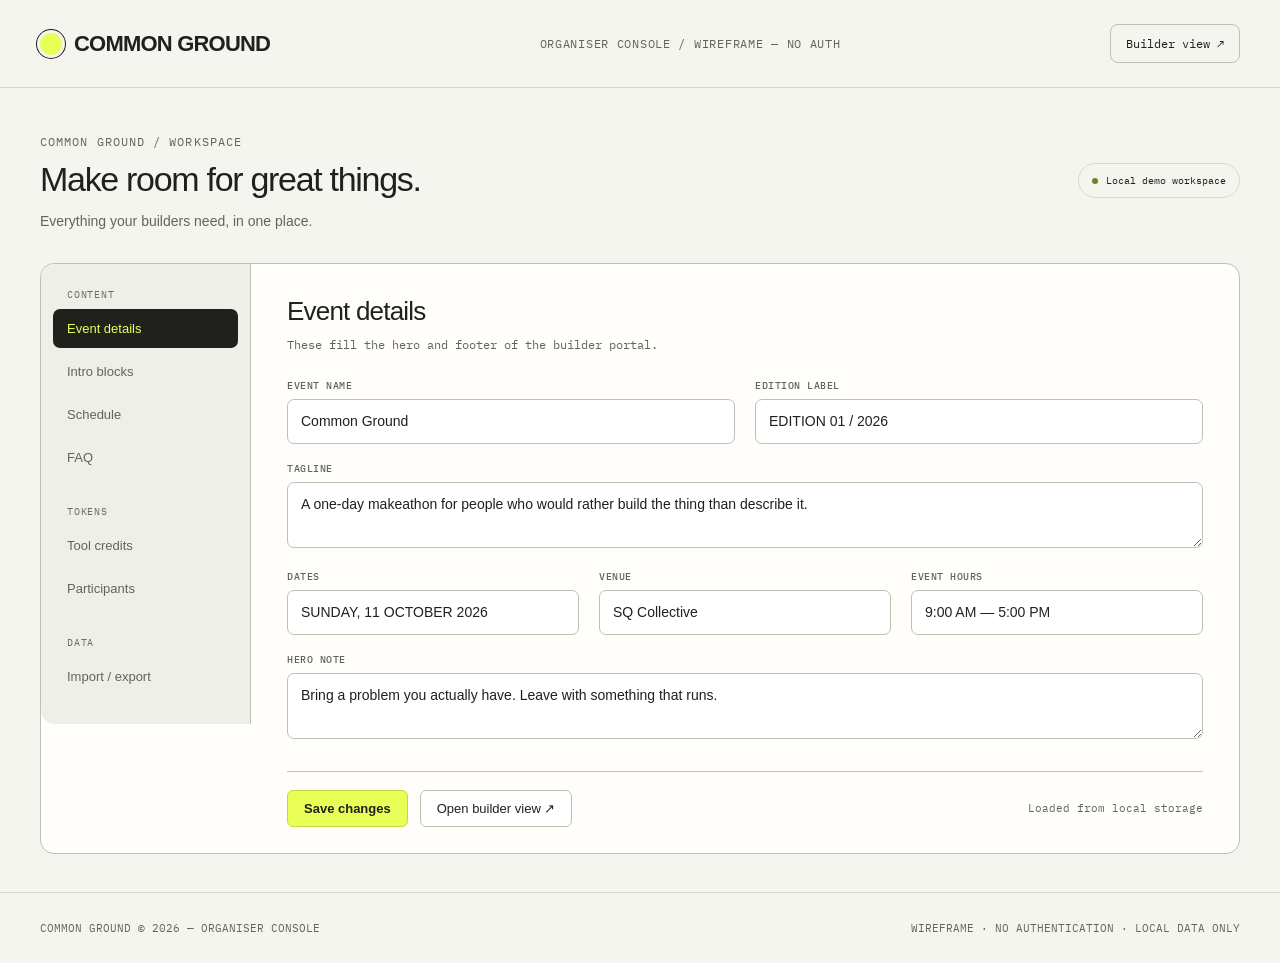
==== commit 64594aaa: "Refresh browser scripts for October event update" ====
--- a/admin.html
+++ b/admin.html
@@ -184,7 +184,7 @@
 
 <div id="toast" class="toast" role="status"></div>
 
-<script src="./assets/data.js"></script>
-<script src="./assets/admin.js"></script>
+<script src="./assets/data.js?v=20261011"></script>
+<script src="./assets/admin.js?v=20261011"></script>
 </body>
 </html>
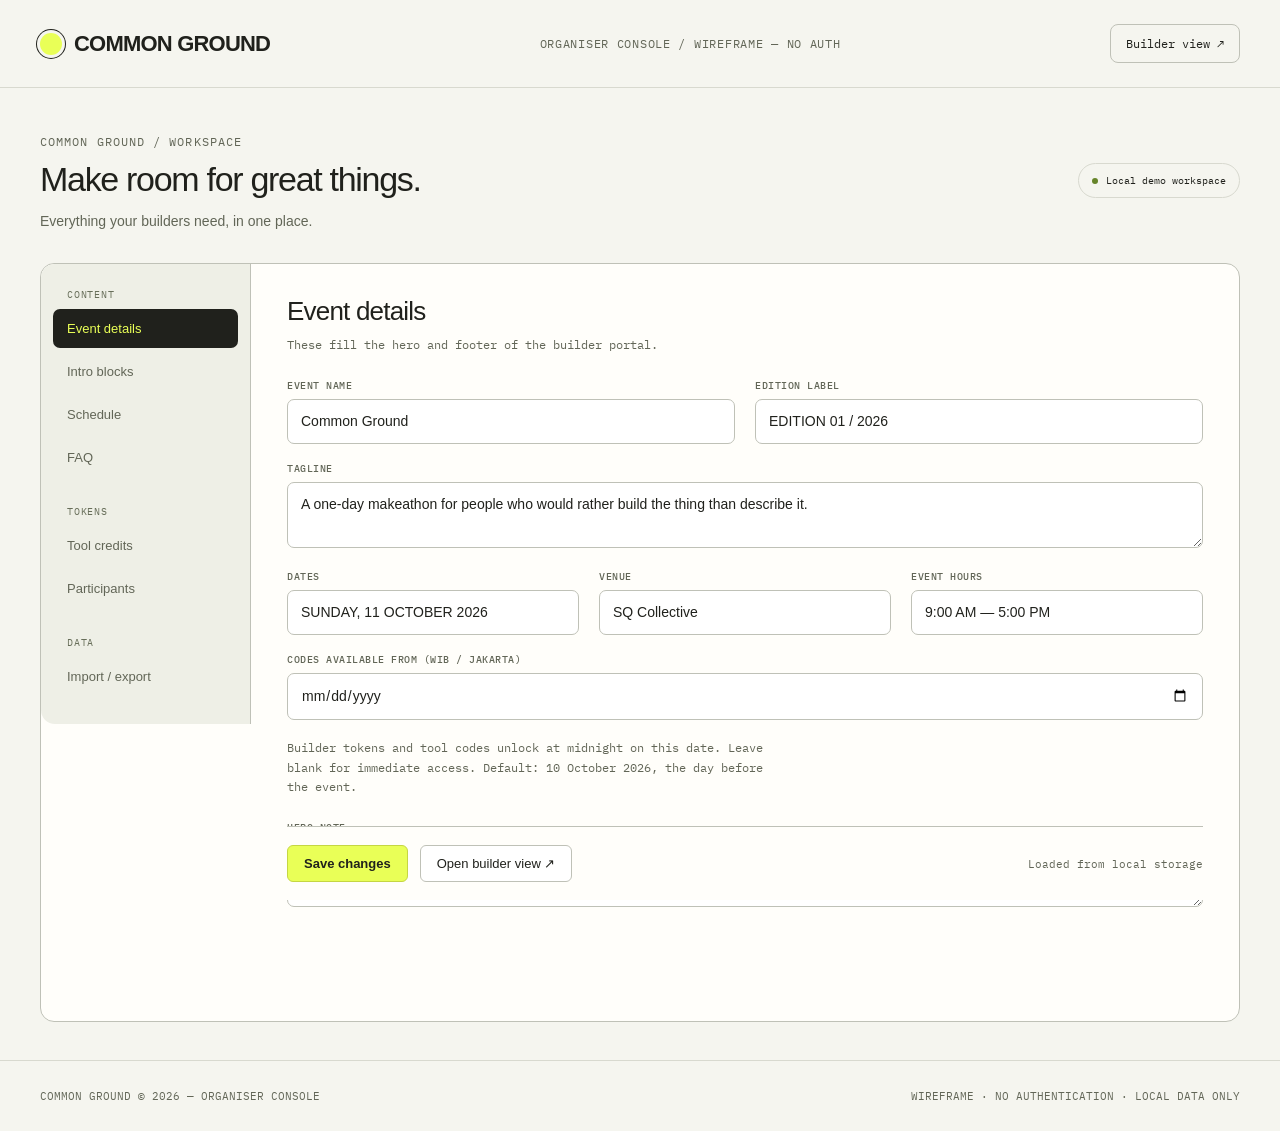
==== commit 86da33e9: "Add scheduled code release and team details form" ====
--- a/admin.html
+++ b/admin.html
@@ -10,7 +10,7 @@
 <link rel="preconnect" href="https://fonts.googleapis.com">
 <link rel="preconnect" href="https://fonts.gstatic.com" crossorigin>
 <link rel="stylesheet" href="https://fonts.googleapis.com/css2?family=Google+Sans:ital,wght@0,400;0,500;0,700;1,400&family=IBM+Plex+Mono:wght@400;500;600&display=swap">
-<link rel="stylesheet" href="./assets/portal.css">
+<link rel="stylesheet" href="./assets/portal.css?v=20261002-team">
 </head>
 <body class="admin-page">
 <a class="skip-link" href="#main-content">Skip to content</a>
@@ -54,6 +54,8 @@
           <label class="field"><span>VENUE</span><input id="f-venue"></label>
           <label class="field"><span>EVENT HOURS</span><input id="f-hours"></label>
         </div>
+        <label class="field"><span>CODES AVAILABLE FROM (WIB / JAKARTA)</span><input id="f-codesAvailableOn" type="date" aria-describedby="release-help"></label>
+        <p class="helper" id="release-help">Builder tokens and tool codes unlock at midnight on this date. Leave blank for immediate access. Default: 10 October 2026, the day before the event.</p>
         <label class="field"><span>HERO NOTE</span><textarea id="f-heroNote" style="min-height:64px"></textarea></label>
       </section>
 
@@ -184,7 +186,7 @@
 
 <div id="toast" class="toast" role="status"></div>
 
-<script src="./assets/data.js?v=20261011"></script>
-<script src="./assets/admin.js?v=20261011"></script>
+<script src="./assets/data.js?v=20261002-team"></script>
+<script src="./assets/admin.js?v=20261002-team"></script>
 </body>
 </html>
